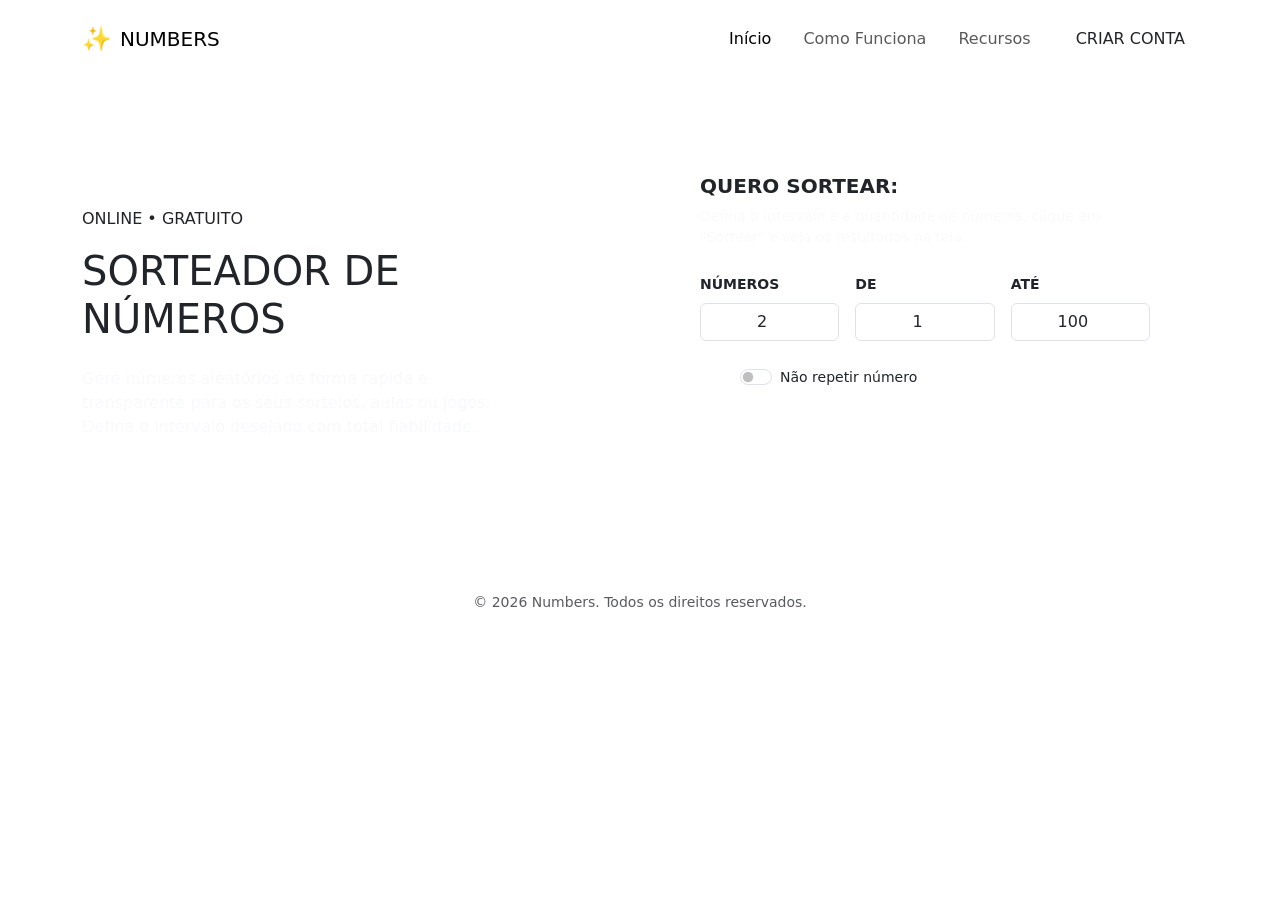
==== index.html @ 337483f1 "feat: estrutura inicial do projeto com arquitetura modular e componentização" ====
<!DOCTYPE html>
<html lang="pt-BR">
<head>
    <meta charset="UTF-8">
    <meta name="viewport" content="width=device-width, initial-scale=1.0">
    <title>Numbers - Sorteador de Números</title>
    <!-- Bootstrap 5 CSS -->
    <link href="https://cdn.jsdelivr.net/npm/bootstrap@5.3.3/dist/css/bootstrap.min.css" rel="stylesheet">
    <!-- Google Fonts -->
    <link href="https://fonts.googleapis.com/css2?family=Roboto:wght@400;500;700;900&display=swap" rel="stylesheet">
    <!-- Estilos Personalizados -->
    <link href="./css/main.css" rel="stylesheet">
</head>
<body>

    <!-- Navbar -->
    <nav class="navbar navbar-expand-lg navbar-custom sticky-top py-3">
        <div class="container">
            <a class="navbar-brand d-flex align-items-center gap-2 text-decoration-none" href="#">
                <span class="fs-4">✨</span>
                <span>NUMBERS</span>
            </a>

            <button class="navbar-toggler border-0 shadow-none" type="button" data-bs-toggle="collapse" data-bs-target="#navbarNav">
                <span class="navbar-toggler-icon" style="filter: invert(1);"></span>
            </button>

            <div class="collapse navbar-collapse justify-content-end" id="navbarNav">
                <ul class="navbar-nav align-items-lg-center gap-lg-3 my-3 my-lg-0 me-lg-4">
                    <li class="nav-item"><a class="nav-link active" href="#">Início</a></li>
                    <li class="nav-item"><a class="nav-link" href="#como-funciona">Como Funciona</a></li>
                    <li class="nav-item"><a class="nav-link" href="#">Recursos</a></li>
                </ul>
                <div class="d-flex">
                    <a href="#" class="btn btn-nav-action text-uppercase small text-decoration-none">Criar Conta</a>
                </div>
            </div>
        </div>
    </nav>

    <!-- Conteúdo Principal -->
    <main class="container my-auto py-5">
        <div class="row align-items-center justify-content-between">
            <div class="col-lg-5 mb-5 mb-lg-0" id="como-funciona">
                <div class="mb-3">
                    <span class="badge-online text-uppercase">Online &bull; Gratuito</span>
                </div>
                
                <h1 class="titulo-principal mb-4">SORTEADOR DE NÚMEROS</h1>
                
                <div class="instructions-box pe-lg-2">
                    <p class="fs-6 lh-base m-0 text-light opacity-90">
                        Gere números aleatórios de forma rápida e transparente para os seus sorteios, aulas ou jogos. Defina o intervalo desejado com total fiabilidade.
                    </p>
                </div>
            </div>

            <div class="col-lg-6">
                <div class="card-sorteador p-4 p-md-5 rounded-4">
                    <div id="form-view">
                        <h3 class="fw-bold mb-2 fs-5">QUERO SORTEAR:</h3>
                        <p class="small mb-4 text-light opacity-75">Defina o intervalo e a quantidade de números, clique em "Sortear" e veja os resultados na tela.</p>

                        <div class="row g-3 mb-4">
                            <div class="col-4">
                                <label for="quantidade" class="form-label text-uppercase small fw-bold">Números</label>
                                <input type="number" class="form-control text-center input-custom" id="quantidade" value="2" min="1">
                            </div>
                            <div class="col-4">
                                <label for="minimo" class="form-label text-uppercase small fw-bold">De</label>
                                <input type="number" class="form-control text-center input-custom" id="minimo" value="1">
                            </div>
                            <div class="col-4">
                                <label for="maximo" class="form-label text-uppercase small fw-bold">Até</label>
                                <input type="number" class="form-control text-center input-custom" id="maximo" value="100">
                            </div>
                        </div>

                        <div class="form-check form-switch mb-4 d-flex align-items-center gap-2">
                            <input class="form-check-input m-0" type="checkbox" role="switch" id="naoRepetir">
                            <label class="form-check-label small" for="naoRepetir">Não repetir número</label>
                        </div>

                        <div id="mensagem-erro" class="alert alert-custom-error d-none py-2 px-3 small mb-3" role="alert"></div>

                        <button id="btn-sortear" class="btn btn-purple w-100 py-3 fw-bold text-white text-uppercase">
                            Sortear &rarr;
                        </button>
                    </div>

                    <div id="resultado-view" class="d-none text-center py-3">
                        <span class="badge-online text-uppercase mb-3 d-inline-block">Resultado do Sorteio</span>
                        <h3 class="fw-bold mb-4 fs-5">OS NÚMEROS SORTEADOS SÃO:</h3>
                        
                        <div id="numeros-container" class="d-flex flex-wrap justify-content-center gap-3 mb-4"></div>

                        <button id="btn-voltar" class="btn btn-outline-light px-4 py-2 text-uppercase fw-bold small rounded-pill">
                            &larr; Sortear Novamente
                        </button>
                    </div>
                </div>
            </div>
        </div>
    </main>

    <!-- Rodapé -->
    <footer class="py-4 text-center small border-top border-light border-opacity-10 mt-auto opacity-75">
        &copy; 2026 Numbers. Todos os direitos reservados.
    </footer>

    <!-- Bootstrap JS Bundle -->
    <script src="https://cdn.jsdelivr.net/npm/bootstrap@5.3.3/dist/js/bootstrap.bundle.min.js"></script>
    <!-- Script Principal como Módulo -->
    <script type="module" src="./js/app.js"></script>
</body>
</html>
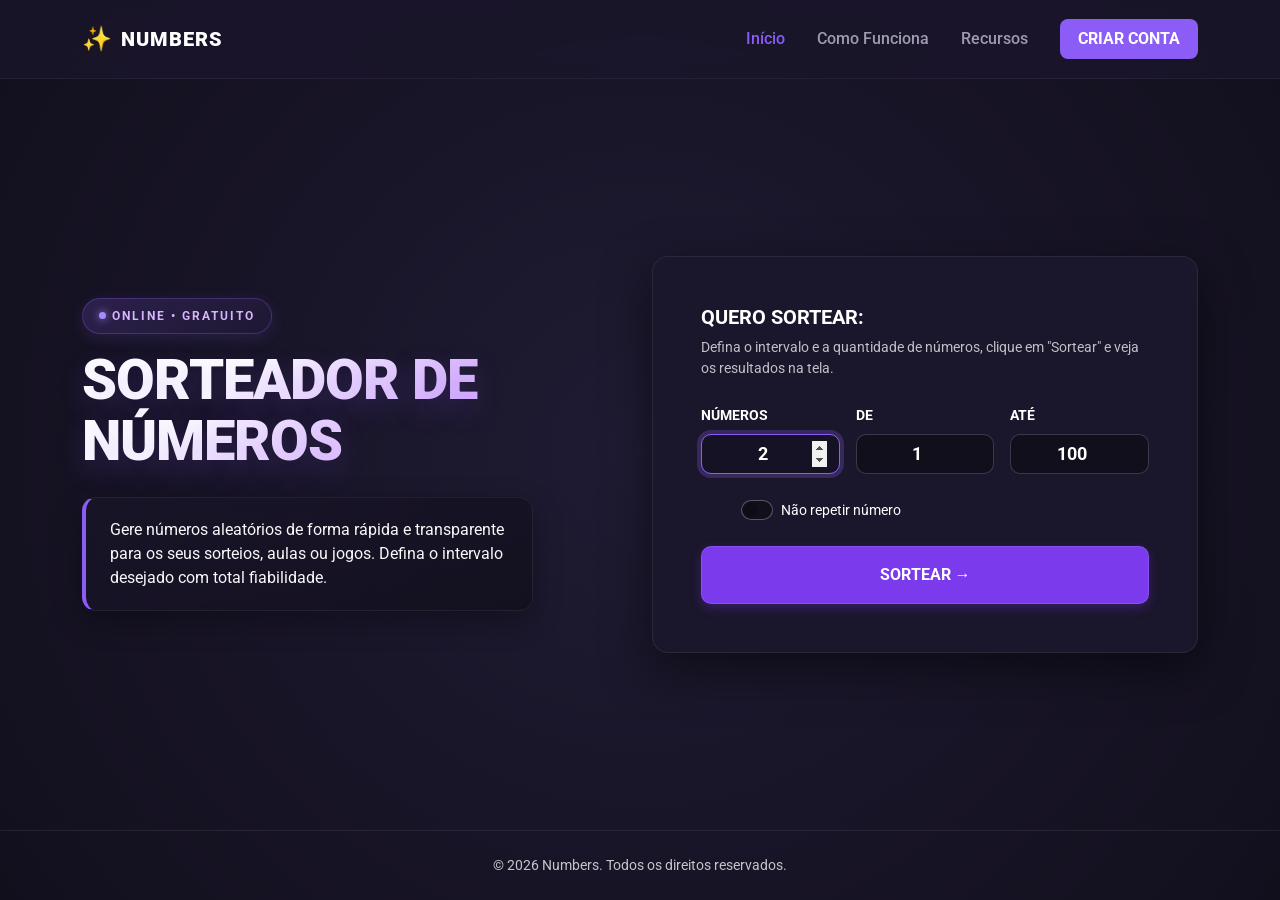
==== commit a079c002: "refactor(arquitetura): implementa componentização client-side com padrão shell e views desacopladas" ====
--- a/index.html
+++ b/index.html
@@ -9,108 +9,22 @@
     <!-- Google Fonts -->
     <link href="https://fonts.googleapis.com/css2?family=Roboto:wght@400;500;700;900&display=swap" rel="stylesheet">
     <!-- Estilos Personalizados -->
-    <link href="./css/main.css" rel="stylesheet">
+    <link href="./src/css/main.css" rel="stylesheet">
 </head>
-<body>
+<body class="d-flex flex-column min-vh-100">
 
-    <!-- Navbar -->
-    <nav class="navbar navbar-expand-lg navbar-custom sticky-top py-3">
-        <div class="container">
-            <a class="navbar-brand d-flex align-items-center gap-2 text-decoration-none" href="#">
-                <span class="fs-4">✨</span>
-                <span>NUMBERS</span>
-            </a>
+    <!-- Navbar Component -->
+    <div id="navbar-container"></div>
 
-            <button class="navbar-toggler border-0 shadow-none" type="button" data-bs-toggle="collapse" data-bs-target="#navbarNav">
-                <span class="navbar-toggler-icon" style="filter: invert(1);"></span>
-            </button>
+    <!-- Home View Container (Onde o conteúdo principal vai renderizar) -->
+    <div id="app-container" class="flex-grow-1 d-flex flex-column"></div>
 
-            <div class="collapse navbar-collapse justify-content-end" id="navbarNav">
-                <ul class="navbar-nav align-items-lg-center gap-lg-3 my-3 my-lg-0 me-lg-4">
-                    <li class="nav-item"><a class="nav-link active" href="#">Início</a></li>
-                    <li class="nav-item"><a class="nav-link" href="#como-funciona">Como Funciona</a></li>
-                    <li class="nav-item"><a class="nav-link" href="#">Recursos</a></li>
-                </ul>
-                <div class="d-flex">
-                    <a href="#" class="btn btn-nav-action text-uppercase small text-decoration-none">Criar Conta</a>
-                </div>
-            </div>
-        </div>
-    </nav>
-
-    <!-- Conteúdo Principal -->
-    <main class="container my-auto py-5">
-        <div class="row align-items-center justify-content-between">
-            <div class="col-lg-5 mb-5 mb-lg-0" id="como-funciona">
-                <div class="mb-3">
-                    <span class="badge-online text-uppercase">Online &bull; Gratuito</span>
-                </div>
-                
-                <h1 class="titulo-principal mb-4">SORTEADOR DE NÚMEROS</h1>
-                
-                <div class="instructions-box pe-lg-2">
-                    <p class="fs-6 lh-base m-0 text-light opacity-90">
-                        Gere números aleatórios de forma rápida e transparente para os seus sorteios, aulas ou jogos. Defina o intervalo desejado com total fiabilidade.
-                    </p>
-                </div>
-            </div>
-
-            <div class="col-lg-6">
-                <div class="card-sorteador p-4 p-md-5 rounded-4">
-                    <div id="form-view">
-                        <h3 class="fw-bold mb-2 fs-5">QUERO SORTEAR:</h3>
-                        <p class="small mb-4 text-light opacity-75">Defina o intervalo e a quantidade de números, clique em "Sortear" e veja os resultados na tela.</p>
-
-                        <div class="row g-3 mb-4">
-                            <div class="col-4">
-                                <label for="quantidade" class="form-label text-uppercase small fw-bold">Números</label>
-                                <input type="number" class="form-control text-center input-custom" id="quantidade" value="2" min="1">
-                            </div>
-                            <div class="col-4">
-                                <label for="minimo" class="form-label text-uppercase small fw-bold">De</label>
-                                <input type="number" class="form-control text-center input-custom" id="minimo" value="1">
-                            </div>
-                            <div class="col-4">
-                                <label for="maximo" class="form-label text-uppercase small fw-bold">Até</label>
-                                <input type="number" class="form-control text-center input-custom" id="maximo" value="100">
-                            </div>
-                        </div>
-
-                        <div class="form-check form-switch mb-4 d-flex align-items-center gap-2">
-                            <input class="form-check-input m-0" type="checkbox" role="switch" id="naoRepetir">
-                            <label class="form-check-label small" for="naoRepetir">Não repetir número</label>
-                        </div>
-
-                        <div id="mensagem-erro" class="alert alert-custom-error d-none py-2 px-3 small mb-3" role="alert"></div>
-
-                        <button id="btn-sortear" class="btn btn-purple w-100 py-3 fw-bold text-white text-uppercase">
-                            Sortear &rarr;
-                        </button>
-                    </div>
-
-                    <div id="resultado-view" class="d-none text-center py-3">
-                        <span class="badge-online text-uppercase mb-3 d-inline-block">Resultado do Sorteio</span>
-                        <h3 class="fw-bold mb-4 fs-5">OS NÚMEROS SORTEADOS SÃO:</h3>
-                        
-                        <div id="numeros-container" class="d-flex flex-wrap justify-content-center gap-3 mb-4"></div>
-
-                        <button id="btn-voltar" class="btn btn-outline-light px-4 py-2 text-uppercase fw-bold small rounded-pill">
-                            &larr; Sortear Novamente
-                        </button>
-                    </div>
-                </div>
-            </div>
-        </div>
-    </main>
-
-    <!-- Rodapé -->
-    <footer class="py-4 text-center small border-top border-light border-opacity-10 mt-auto opacity-75">
-        &copy; 2026 Numbers. Todos os direitos reservados.
-    </footer>
+    <!-- Footer Component -->
+    <div id="footer-container"></div>
 
     <!-- Bootstrap JS Bundle -->
     <script src="https://cdn.jsdelivr.net/npm/bootstrap@5.3.3/dist/js/bootstrap.bundle.min.js"></script>
     <!-- Script Principal como Módulo -->
-    <script type="module" src="./js/app.js"></script>
+    <script type="module" src="./src/js/app.js"></script>
 </body>
 </html>
--- a/src/css/main.css
+++ b/src/css/main.css
@@ -0,0 +1,217 @@
+:root {
+    --bg-base: #120f1d;
+    --bg-gradient: radial-gradient(circle at 50% 50%, #1f1b33 0%, #120f1d 100%);
+    --card-bg: #1a162b;
+    --accent: #8b5cf6;
+    --accent-hover: #7c3aed;
+    --accent-dark: #5b21b6;
+    --text-color: #ffffff;
+}
+
+body {
+    background-color: var(--bg-base);
+    background-image: var(--bg-gradient);
+    color: var(--text-color);
+    font-family: 'Roboto', sans-serif;
+    overflow-x: hidden;
+    min-height: 100vh;
+    display: flex;
+    flex-direction: column;
+    justify-content: space-between;
+}
+
+p {
+    color: var(--text-color) !important;
+}
+
+.navbar-custom {
+    background-color: rgba(26, 22, 43, 0.85);
+    backdrop-filter: blur(10px);
+    border-bottom: 1px solid rgba(255, 255, 255, 0.05);
+}
+
+.navbar-brand {
+    font-weight: 900;
+    letter-spacing: 1px;
+    color: var(--text-color) !important;
+    transition: opacity 0.2s;
+}
+
+.navbar-brand:hover {
+    opacity: 0.8;
+}
+
+.nav-link {
+    color: #a09cb0 !important;
+    font-weight: 500;
+    transition: color 0.2s ease;
+}
+
+.nav-link:hover, .nav-link.active {
+    color: var(--accent) !important;
+}
+
+.badge-online {
+    background: linear-gradient(135deg, rgba(139, 92, 246, 0.2), rgba(139, 92, 246, 0.05));
+    border: 1px solid rgba(139, 92, 246, 0.3);
+    color: #d8b4fe !important;
+    font-size: 0.75rem;
+    font-weight: 700;
+    letter-spacing: 2px;
+    padding: 8px 16px;
+    border-radius: 50px;
+    box-shadow: 0 4px 15px rgba(139, 92, 246, 0.15);
+    display: inline-flex;
+    align-items: center;
+    gap: 6px;
+}
+
+.badge-online::before {
+    content: '';
+    width: 7px;
+    height: 7px;
+    background-color: #a78bfa;
+    border-radius: 50%;
+    box-shadow: 0 0 8px #a78bfa;
+    animation: pulse-dot 2s infinite;
+}
+
+@keyframes pulse-dot {
+    0% { transform: scale(0.95); opacity: 0.8; }
+    50% { transform: scale(1.3); opacity: 1; box-shadow: 0 0 12px #c084fc; }
+    100% { transform: scale(0.95); opacity: 0.8; }
+}
+
+.titulo-principal {
+    font-size: 3.5rem;
+    font-weight: 900;
+    letter-spacing: -1px;
+    line-height: 1.1;
+    background: linear-gradient(135deg, #ffffff 30%, #c084fc 100%);
+    -webkit-background-clip: text;
+    -webkit-text-fill-color: transparent;
+    text-transform: uppercase;
+    text-shadow: 0 10px 30px rgba(139, 92, 246, 0.2);
+}
+
+@media (max-width: 991.98px) {
+    .titulo-principal {
+        font-size: 2.75rem;
+    }
+}
+
+.instructions-box {
+    background: linear-gradient(145deg, rgba(26, 22, 43, 0.6), rgba(18, 15, 29, 0.8));
+    border: 1px solid rgba(255, 255, 255, 0.06);
+    border-left: 4px solid var(--accent);
+    border-radius: 14px;
+    padding: 20px 24px;
+    box-shadow: 0 10px 30px rgba(0, 0, 0, 0.3);
+    backdrop-filter: blur(8px);
+}
+
+.card-sorteador {
+    background: var(--card-bg);
+    border: 1px solid rgba(255, 255, 255, 0.08);
+    box-shadow: 0 1rem 3rem rgba(0, 0, 0, 0.5) !important;
+}
+
+.input-custom {
+    background-color: #120f1d !important;
+    border: 1px solid rgba(255, 255, 255, 0.15) !important;
+    color: var(--text-color) !important;
+    font-weight: 700;
+    font-size: 1.1rem;
+    border-radius: 10px;
+    transition: all 0.2s ease-in-out;
+}
+
+.input-custom:focus {
+    border-color: var(--accent) !important;
+    box-shadow: 0 0 0 0.25rem rgba(139, 92, 246, 0.25) !important;
+    background-color: #161225 !important;
+}
+
+.form-check-input {
+    background-color: #120f1d;
+    border-color: rgba(255, 255, 255, 0.3);
+    cursor: pointer;
+    width: 2.5em;
+    height: 1.25em;
+}
+
+.form-check-input:checked {
+    background-color: var(--accent);
+    border-color: var(--accent);
+}
+
+.form-check-label {
+    cursor: pointer;
+    user-select: none;
+}
+
+.btn-purple {
+    background-color: var(--accent-hover);
+    border: 1px solid rgba(255, 255, 255, 0.1);
+    border-radius: 10px;
+    transition: all 0.25s ease;
+    box-shadow: 0 4px 12px rgba(124, 58, 237, 0.3);
+}
+
+.btn-purple:hover {
+    background-color: var(--accent-dark);
+    color: #fff;
+    transform: translateY(-2px);
+    box-shadow: 0 6px 18px rgba(124, 58, 237, 0.5);
+}
+
+.btn-nav-action {
+    background-color: var(--accent);
+    color: var(--text-color);
+    font-weight: 700;
+    border-radius: 8px;
+    padding: 8px 18px;
+    border: none;
+    transition: all 0.2s ease;
+}
+
+.btn-nav-action:hover {
+    background-color: var(--accent-hover);
+    color: var(--text-color);
+    transform: translateY(-1px);
+}
+
+.alert-custom-error {
+    background-color: rgba(239, 68, 68, 0.15);
+    border: 1px solid rgba(239, 68, 68, 0.3);
+    color: #fca5a5;
+    border-radius: 8px;
+    animation: shake 0.4s ease-in-out both;
+}
+
+@keyframes shake {
+    0%, 100% { transform: translateX(0); }
+    20%, 60% { transform: translateX(-4px); }
+    40%, 80% { transform: translateX(4px); }
+}
+
+.numero-sorteado {
+    width: 70px;
+    height: 70px;
+    background: linear-gradient(135deg, var(--accent) 0%, var(--accent-dark) 100%);
+    color: white;
+    font-size: 1.6rem;
+    font-weight: 900;
+    border-radius: 50%;
+    display: flex;
+    align-items: center;
+    justify-content: center;
+    box-shadow: 0 6px 20px rgba(139, 92, 246, 0.4);
+    animation: popIn 0.5s cubic-bezier(0.175, 0.885, 0.32, 1.275) both;
+    border: 2px solid rgba(255, 255, 255, 0.15);
+}
+
+@keyframes popIn {
+    0% { transform: scale(0); opacity: 0; }
+    100% { transform: scale(1); opacity: 1; }
+}
